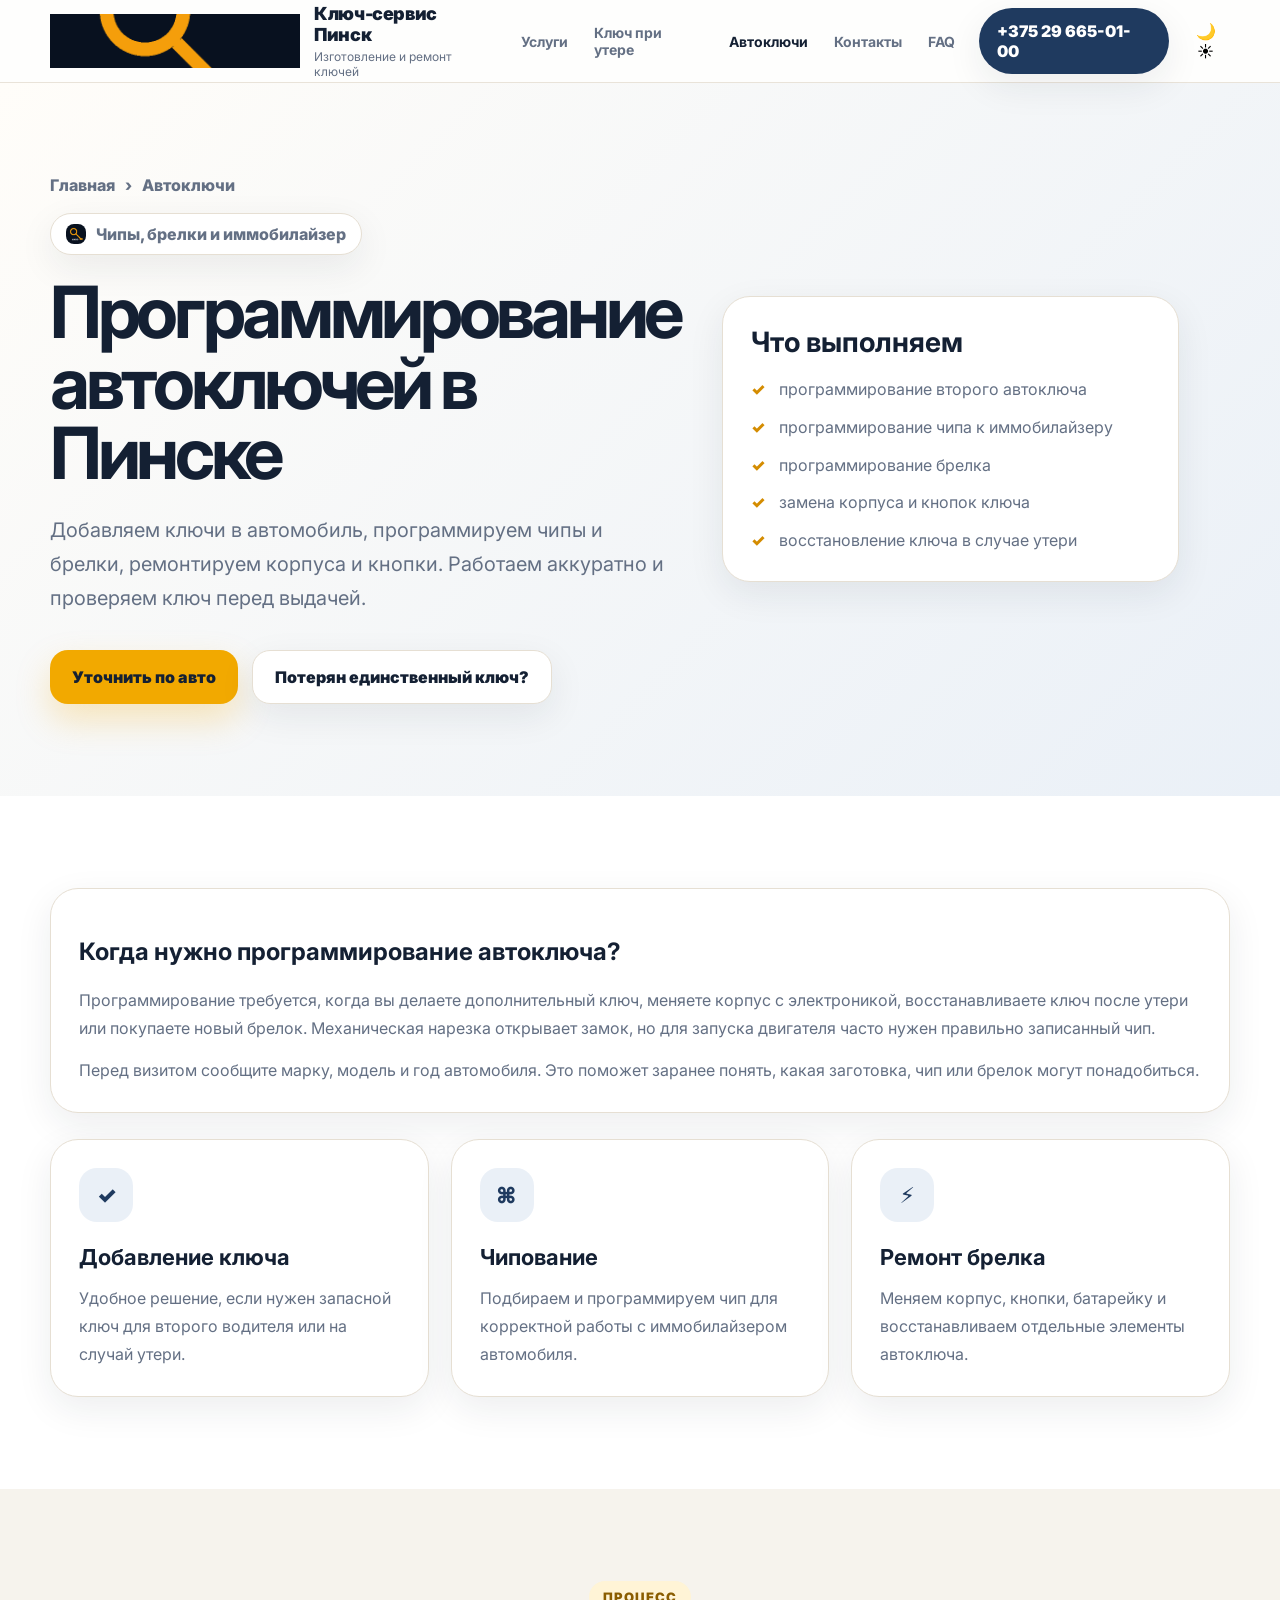
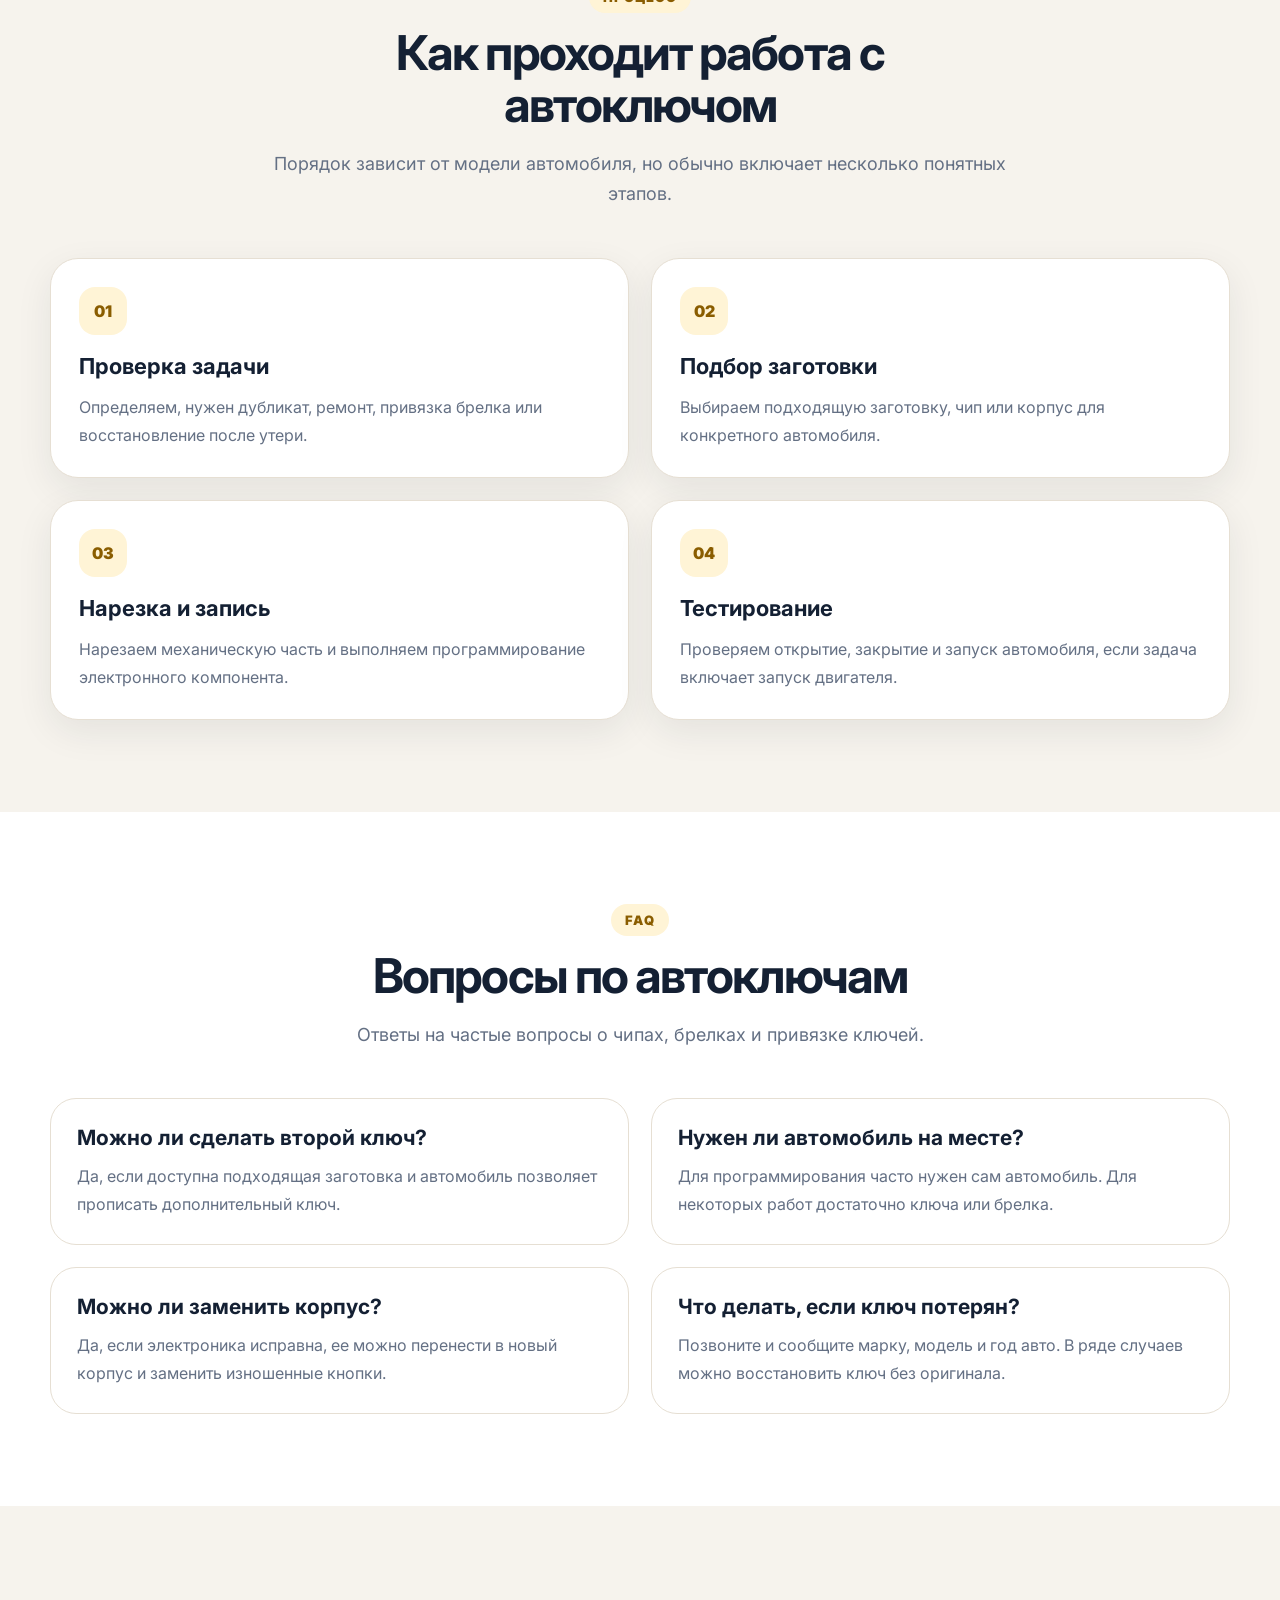
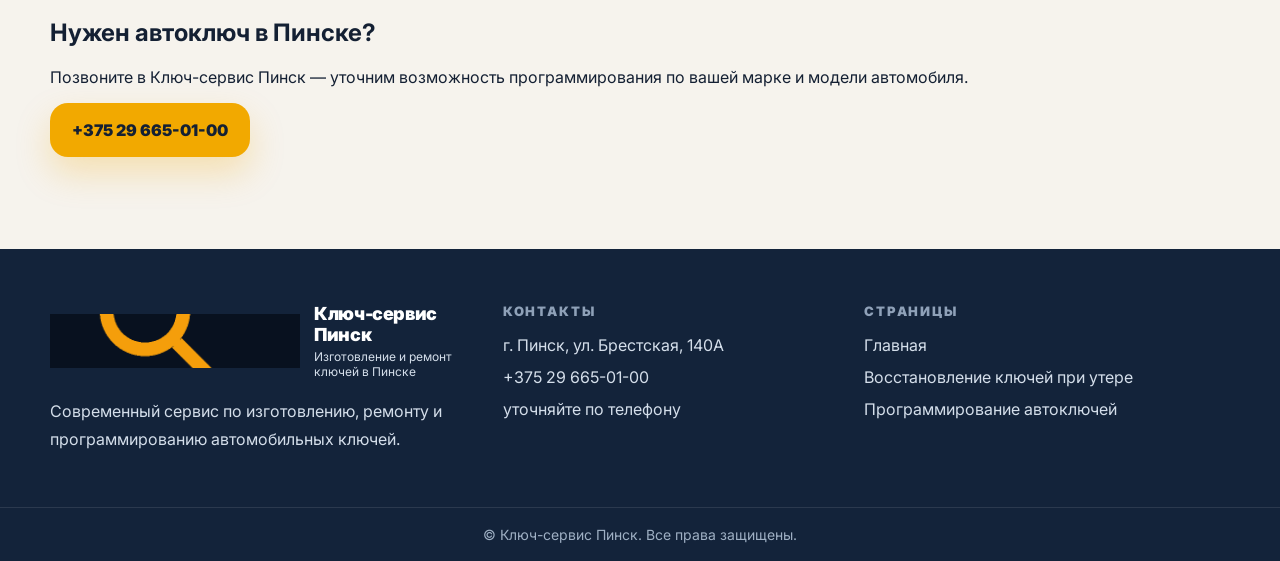
==== car-key-programming.html @ 669be121 "add" ====
<!DOCTYPE html>
<html lang="ru" data-theme="dark">
<head>
  <meta charset="UTF-8" />
  <meta name="viewport" content="width=device-width, initial-scale=1.0" />
  <link rel="icon" href="favicon/key-service-favicon-logo.png" sizes="any">
  <link rel="icon" type="image/png" sizes="32x32" href="favicon-32x32.png?v=2">
  <link rel="icon" type="image/png" sizes="16x16" href="favicon-16x16.png?v=2">
  <link rel="apple-touch-icon" sizes="180x180" href="apple-touch-icon.png?v=2">
  <link rel="manifest" href="site.webmanifest">
  <title>Программирование автоключей в Пинске | Чипы и брелки — Ключ-сервис Пинск</title>
  <meta name="description" content="Программирование автоключей, чипов и брелков в Пинске. Добавление ключа в автомобиль, привязка иммобилайзера, замена корпуса и ремонт кнопок. Ключ-сервис Пинск, режим работы уточняйте по телефону." />
  <meta name="keywords" content="программирование автоключей Пинск, чип ключ Пинск, привязка ключа авто, ремонт брелка авто, добавить ключ в автомобиль, Ключ-сервис Пинск" />
  <meta name="robots" content="index, follow, max-image-preview:large" />
  <meta name="theme-color" content="#08111f" />
  <meta property="og:locale" content="ru_RU" />
  <meta property="og:type" content="article" />
  <meta property="og:title" content="Программирование автоключей в Пинске | Ключ-сервис Пинск" />
  <meta property="og:description" content="Добавление и привязка автомобильных ключей, чипов и брелков. Ремонт корпусов и кнопок автоключей в Пинске." />
  <meta property="og:site_name" content="Ключ-сервис Пинск" />
  <meta name="twitter:card" content="summary_large_image" />
  <meta name="twitter:title" content="Программирование автоключей в Пинске" />
  <meta name="twitter:description" content="Привязка автоключей, чипов и брелков. Ремонт корпусов и кнопок. Ключ-сервис Пинск." />
  <link rel="canonical" href="https://key-service-pinsk.by/car-key-programming.html" />
  <link rel="preconnect" href="https://fonts.googleapis.com" />
  <link rel="preconnect" href="https://fonts.gstatic.com" crossorigin />
  <link href="https://fonts.googleapis.com/css2?family=Inter:wght@400;500;600;700;800;900&display=swap" rel="stylesheet" />
  <link rel="stylesheet" href="styles.css" />
  <script type="application/ld+json">
    {
      "@context": "https://schema.org",
      "@graph": [
        {
          "@type": "Service",
          "@id": "https://key-service-pinsk.by/car-key-programming.html#service",
          "name": "Программирование автоключей в Пинске",
          "serviceType": "Программирование автомобильных ключей, чипов и брелков",
          "areaServed": "Пинск",
          "provider": {
            "@type": "AutoLocksmith",
            "name": "Ключ-сервис Пинск",
            "telephone": "+375296650100",
            "address": {
              "@type": "PostalAddress",
              "addressLocality": "Пинск",
              "streetAddress": "ул. Брестская, 140А",
              "addressCountry": "BY"
            }
          },
          "description": "Добавление, программирование и привязка автомобильных ключей, чипов и брелков."
        },
        {
          "@type": "FAQPage",
          "@id": "https://key-service-pinsk.by/car-key-programming.html#faq",
          "mainEntity": [
            {
              "@type": "Question",
              "name": "Можно ли добавить второй ключ в автомобиль?",
              "acceptedAnswer": {
                "@type": "Answer",
                "text": "Да, если система автомобиля позволяет добавить ключ, мастер выполнит нарезку, чипование и программирование."
              }
            },
            {
              "@type": "Question",
              "name": "Можно ли отремонтировать брелок автоключа?",
              "acceptedAnswer": {
                "@type": "Answer",
                "text": "Да, выполняется замена корпуса, кнопок, батарейки и восстановление отдельных элементов брелка в зависимости от состояния ключа."
              }
            }
          ]
        }
      ]
    }
  </script>
</head>
<body data-theme="dark">
  <header class="header" id="top">
    <div class="container header__inner">
      <a href="index.html" class="logo" aria-label="Ключ-сервис Пинск"><span class="logo__icon"><img src="favicon/logo.png" alt="Логотип Ключ-сервис Пинск" width="56" height="56"></span><span class="logo__text"><strong>Ключ-сервис Пинск</strong><small>Изготовление и ремонт ключей</small></span></a>
      <nav class="nav" id="nav"><a href="index.html#services">Услуги</a><a href="lost-key-recovery.html">Ключ при утере</a><a href="car-key-programming.html" aria-current="page">Автоключи</a><a href="index.html#contacts">Контакты</a><a href="index.html#faq">FAQ</a></nav>
      <div class="header__actions"><a class="phone-link" href="tel:+375296650100">+375 29 665-01-00</a><button class="theme-toggle" id="themeToggle" type="button" aria-label="Переключить тему" aria-pressed="false" title="Переключить тему"><span class="theme-toggle__icon theme-toggle__icon--moon" aria-hidden="true">🌙</span><span class="theme-toggle__icon theme-toggle__icon--sun" aria-hidden="true">☀️</span></button><button class="burger" id="burger" aria-label="Открыть меню" aria-expanded="false"><span></span><span></span><span></span></button></div>
    </div>
    <div class="mobile-menu" id="mobileMenu"><div class="container mobile-menu__inner"><a href="index.html#services">Услуги</a><a href="lost-key-recovery.html">Ключ при утере</a><a href="car-key-programming.html">Автоключи</a><a href="index.html#contacts">Контакты</a><a href="tel:+375296650100" class="mobile-menu__phone">+375 29 665-01-00</a></div></div>
  </header>

  <main>
    <section class="page-hero section">
      <div class="hero__shape hero__shape--left"></div><div class="hero__shape hero__shape--right"></div>
      <div class="container page-hero__grid">
        <div class="reveal">
          <div class="breadcrumbs"><a href="index.html">Главная</a><span>›</span><span>Автоключи</span></div>
          <div class="hero__badge"><img src="favicon/logo.png" alt="Логотип Ключ-сервис Пинск" width="20" height="20"><span>Чипы, брелки и иммобилайзер</span></div>
          <h1>Программирование автоключей в Пинске</h1>
          <p class="hero__text">Добавляем ключи в автомобиль, программируем чипы и брелки, ремонтируем корпуса и кнопки. Работаем аккуратно и проверяем ключ перед выдачей.</p>
          <div class="hero__buttons"><a class="btn btn--accent" href="tel:+375296650100">Уточнить по авто</a><a class="btn btn--light" href="lost-key-recovery.html">Потерян единственный ключ?</a></div>
        </div>
        <aside class="service-summary reveal reveal-delay-1">
          <h2>Что выполняем</h2>
            <ul>
              <li>программирование второго автоключа</li>
              <li>программирование чипа к иммобилайзеру</li>
              <li>программирование брелка</li>
              <li>замена корпуса и кнопок ключа</li>
              <li>восстановление ключа в случае утери</li>
            </ul>
          </aside>
      </div>
    </section>

    <section class="section section--white">
      <div class="container page-content">
        <article class="content-card reveal"><h2>Когда нужно программирование автоключа?</h2><p>Программирование требуется, когда вы делаете дополнительный ключ, меняете корпус с электроникой, восстанавливаете ключ после утери или покупаете новый брелок. Механическая нарезка открывает замок, но для запуска двигателя часто нужен правильно записанный чип.</p><p>Перед визитом сообщите марку, модель и год автомобиля. Это поможет заранее понять, какая заготовка, чип или брелок могут понадобиться.</p></article>
        <div class="cards-grid">
          <article class="feature-card reveal"><div class="feature-card__icon">✓</div><h3>Добавление ключа</h3><p>Удобное решение, если нужен запасной ключ для второго водителя или на случай утери.</p></article>
          <article class="feature-card reveal"><div class="feature-card__icon">⌘</div><h3>Чипование</h3><p>Подбираем и программируем чип для корректной работы с иммобилайзером автомобиля.</p></article>
          <article class="feature-card reveal"><div class="feature-card__icon">⚡</div><h3>Ремонт брелка</h3><p>Меняем корпус, кнопки, батарейку и восстанавливаем отдельные элементы автоключа.</p></article>
        </div>
      </div>
    </section>

    <section class="section">
      <div class="container">
        <div class="section-heading reveal"><div class="section-badge">Процесс</div><h2>Как проходит работа с автоключом</h2><p>Порядок зависит от модели автомобиля, но обычно включает несколько понятных этапов.</p></div>
        <div class="steps-grid"><div class="step-card reveal"><span>01</span><h3>Проверка задачи</h3><p>Определяем, нужен дубликат, ремонт, привязка брелка или восстановление после утери.</p></div><div class="step-card reveal"><span>02</span><h3>Подбор заготовки</h3><p>Выбираем подходящую заготовку, чип или корпус для конкретного автомобиля.</p></div><div class="step-card reveal"><span>03</span><h3>Нарезка и запись</h3><p>Нарезаем механическую часть и выполняем программирование электронного компонента.</p></div><div class="step-card reveal"><span>04</span><h3>Тестирование</h3><p>Проверяем открытие, закрытие и запуск автомобиля, если задача включает запуск двигателя.</p></div></div>
      </div>
    </section>

    <section class="section section--white">
      <div class="container">
        <div class="section-heading reveal"><div class="section-badge">FAQ</div><h2>Вопросы по автоключам</h2><p>Ответы на частые вопросы о чипах, брелках и привязке ключей.</p></div>
        <div class="faq-grid"><article class="faq-card reveal"><h3>Можно ли сделать второй ключ?</h3><p>Да, если доступна подходящая заготовка и автомобиль позволяет прописать дополнительный ключ.</p></article><article class="faq-card reveal"><h3>Нужен ли автомобиль на месте?</h3><p>Для программирования часто нужен сам автомобиль. Для некоторых работ достаточно ключа или брелка.</p></article><article class="faq-card reveal"><h3>Можно ли заменить корпус?</h3><p>Да, если электроника исправна, ее можно перенести в новый корпус и заменить изношенные кнопки.</p></article><article class="faq-card reveal"><h3>Что делать, если ключ потерян?</h3><p>Позвоните и сообщите марку, модель и год авто. В ряде случаев можно восстановить ключ без оригинала.</p></article></div>
      </div>
    </section>

    <section class="section"><div class="container cta-card reveal"><h2>Нужен автоключ в Пинске?</h2><p>Позвоните в Ключ-сервис Пинск — уточним возможность программирования по вашей марке и модели автомобиля.</p><a class="btn btn--accent" href="tel:+375296650100">+375 29 665-01-00</a></div></section>
  </main>

  <footer class="footer"><div class="container footer__grid"><div><div class="logo logo--footer"><span class="logo__icon"><img src="favicon/logo.png" alt="Логотип Ключ-сервис Пинск" width="56" height="56"></span><span class="logo__text"><strong>Ключ-сервис Пинск</strong><small>Изготовление и ремонт ключей в Пинске</small></span></div><p class="footer__text">Современный сервис по изготовлению, ремонту и программированию автомобильных ключей.</p></div><div><p class="footer__title">Контакты</p><div class="footer__links"><span>г. Пинск, ул. Брестская, 140А</span><a href="tel:+375296650100">+375 29 665-01-00</a><span>уточняйте по телефону</span></div></div><div><p class="footer__title">Страницы</p><div class="footer__links"><a href="index.html">Главная</a><a href="lost-key-recovery.html">Восстановление ключей при утере</a><a href="car-key-programming.html">Программирование автоключей</a></div></div></div><div class="footer__bottom">© Ключ-сервис Пинск. Все права защищены.</div></footer>
  <script src="script.js"></script>

  <a class="mobile-call-sticky" href="tel:+375296650100" aria-label="Позвонить +375 29 665-01-00">
    <span class="mobile-call-sticky__icon" aria-hidden="true">☎</span>
    <span>Позвонить</span>
    <strong>+375 29 665-01-00</strong>
  </a>

</body>
</html>
---- styles.css ----
:root {
  --bg: #f6f3ed;
  --surface: #ffffff;
  --surface-soft: #fbfaf7;
  --ink: #142033;
  --muted: #647084;
  --line: #e6dfd3;
  --accent: #f2a900;
  --accent-dark: #d48c00;
  --blue: #1f3a5f;
  --blue-soft: #eaf0f7;
  --shadow: 0 22px 60px rgba(20,32,51,.10);
  --shadow-soft: 0 12px 36px rgba(20,32,51,.08);
  --radius: 28px;
  --container: 1180px;
}
* { box-sizing: border-box; }
html { scroll-behavior: smooth; }
body { margin: 0; font-family: Inter, system-ui, -apple-system, BlinkMacSystemFont, "Segoe UI", sans-serif; background: var(--bg); color: var(--ink); }
a { color: inherit; text-decoration: none; }
img, svg, iframe { display: block; max-width: 100%; }
button { font: inherit; border: 0; background: none; cursor: pointer; }
.container { width: min(var(--container), calc(100% - 36px)); margin: 0 auto; }
.header { position: sticky; top: 0; z-index: 100; background: rgba(255,255,255,.88); backdrop-filter: blur(18px); border-bottom: 1px solid rgba(230,223,211,.85); }
.header__inner { min-height: 82px; display: flex; align-items: center; justify-content: space-between; gap: 24px; }
.logo { display: inline-flex; align-items: center; gap: 14px; min-width: 0; }
.logo__icon { width: 250px; height: 54px; overflow: hidden; flex: 0 0 auto; }
.logo__icon img { width: 100%; height: 100%; object-fit: cover; }
.logo__text { display: flex; flex-direction: column; gap: 4px; }
.logo__text strong { font-size: 18px; font-weight: 900; letter-spacing: -.02em; }
.logo__text small { color: var(--muted); font-size: 12px; }
.nav { display: flex; align-items: center; gap: 26px; }
.nav a { color: var(--muted); font-weight: 700; font-size: 14px; }
.nav a:hover, .nav a[aria-current="page"] { color: var(--ink); }
.header__actions { display: flex; align-items: center; gap: 12px; }
.phone-link { display: inline-flex; align-items: center; gap: 10px; padding: 13px 18px; border-radius: 999px; background: var(--blue); color: #fff; font-weight: 900; box-shadow: var(--shadow-soft); }
.phone-link svg { width: 16px; height: 16px; fill: var(--accent); }
.burger { display: none; width: 48px; height: 48px; align-items: center; justify-content: center; flex-direction: column; gap: 5px; border: 1px solid var(--line); border-radius: 16px; background: #fff; }
.burger span { width: 21px; height: 2px; border-radius: 10px; background: var(--ink); transition: .22s; }
.burger.is-active span:nth-child(1) { transform: translateY(7px) rotate(45deg); }
.burger.is-active span:nth-child(2) { opacity: 0; }
.burger.is-active span:nth-child(3) { transform: translateY(-7px) rotate(-45deg); }
.mobile-menu { display: none; background: #fff; border-top: 1px solid var(--line); }
.mobile-menu.is-open { display: block; }
.mobile-menu__inner { padding: 16px 0 20px; display: grid; gap: 8px; }
.mobile-menu__inner a { padding: 14px 16px; border-radius: 16px; font-weight: 800; color: var(--ink); }
.mobile-menu__inner a:hover { background: var(--blue-soft); }
.mobile-menu__phone { text-align: center; background: var(--blue); color: #fff !important; }
.section { padding: 92px 0; position: relative; }
.section--white { background: var(--surface); }
.section-heading { max-width: 760px; margin: 0 auto 48px; text-align: center; }
.section-badge { display: inline-flex; align-items: center; margin-bottom: 14px; padding: 8px 14px; border-radius: 999px; background: #fff4d6; color: #8a5d00; font-size: 13px; font-weight: 900; text-transform: uppercase; letter-spacing: .08em; }
.section-heading h2 { margin: 0; font-size: clamp(32px,4vw,48px); line-height: 1.08; letter-spacing: -.04em; }
.section-heading p { margin: 18px 0 0; color: var(--muted); font-size: 18px; line-height: 1.7; }
.hero { overflow: hidden; padding: 72px 0 84px; background: radial-gradient(circle at 8% 20%, #fff0c7 0 18%, transparent 38%), linear-gradient(135deg, #fffdf9 0%, #f6f3ed 58%, #eaf0f7 100%); }
.hero__grid { display: grid; grid-template-columns: 1.05fr .95fr; gap: 56px; align-items: center; }
.hero__badge { display: inline-flex; align-items: center; gap: 10px; padding: 10px 15px; border-radius: 999px; background: #fff; border: 1px solid var(--line); box-shadow: var(--shadow-soft); color: var(--muted); font-weight: 800; }
.hero__badge img { width: 20px; height: 20px; border-radius: 8px; }
.hero h1, .page-hero h1 { margin: 22px 0 0; font-size: clamp(42px,6vw,72px); line-height: .98; letter-spacing: -.06em; }
.hero__text { max-width: 690px; margin: 24px 0 0; color: var(--muted); font-size: 20px; line-height: 1.72; }
.hero__buttons { display: flex; flex-wrap: wrap; gap: 14px; margin-top: 34px; }
.hero__stats { display: flex; flex-wrap: wrap; gap: 10px; margin-top: 30px; }
.hero__stats span { padding: 10px 14px; border-radius: 999px; background: #fff; border: 1px solid var(--line); color: var(--muted); font-size: 14px; font-weight: 800; }
.btn { display: inline-flex; align-items: center; justify-content: center; min-height: 54px; padding: 13px 22px; border-radius: 18px; font-weight: 900; transition: .22s; }
.btn:hover { transform: translateY(-2px); }
.btn--accent { background: var(--accent); color: var(--ink); box-shadow: 0 16px 34px rgba(242,169,0,.25); }
.btn--accent:hover { background: #ffc342; }
.btn--light, .btn--ghost { background: #fff; color: var(--ink); border: 1px solid var(--line); box-shadow: var(--shadow-soft); }
.btn--dark { background: var(--blue); color: #fff; }
.hero-card { position: relative; border-radius: 36px; padding: 18px; background: rgba(255,255,255,.74); border: 1px solid #fff; box-shadow: var(--shadow); }
.hero-card__main { min-height: 410px; border-radius: 28px; padding: 28px; background: linear-gradient(145deg, var(--blue), #11243e); color: #fff; display: flex; flex-direction: column; justify-content: space-between; overflow: hidden; position: relative; }
.hero-card__main::after { content:""; position:absolute; right:-80px; bottom:-90px; width:260px; height:260px; border-radius:50%; background: rgba(242,169,0,.22); }
.hero-card__top { display:flex; justify-content:space-between; gap:18px; align-items:flex-start; position:relative; z-index:1; }
.hero-card__icon { width: 76px; height: 76px; border-radius: 24px; overflow:hidden; background:#fff; }
.hero-card__icon img { width:100%; height:100%; object-fit:cover; }
.hero-card__top span { padding: 10px 14px; border-radius:999px; background:rgba(255,255,255,.12); color:#d7e0eb; font-weight:800; }
.hero-card__label { margin: 0 0 12px; color: var(--accent); font-size: 12px; letter-spacing: .18em; text-transform: uppercase; font-weight: 900; }
.hero-card__main h2 { margin: 0; font-size: clamp(30px,4vw,44px); line-height: 1.08; letter-spacing:-.04em; }
.hero-card__desc { max-width: 430px; margin: 16px 0 0; color:#c9d5e2; line-height:1.7; }
.hero-card__side { display:grid; grid-template-columns:1fr 1fr; gap:14px; margin-top:14px; }
.mini-card { padding:22px; border-radius:24px; background:#fff; border:1px solid var(--line); }
.mini-card p, .mini-card span { margin:0; color:var(--muted); line-height:1.55; }
.mini-card strong { display:block; margin:10px 0; font-size:34px; line-height:1; }
.mini-card--accent { background:#fff4d6; border-color:#ffe2a1; }
.cards-grid { display:grid; grid-template-columns:repeat(3,minmax(0,1fr)); gap:22px; }
.cards-grid--services { grid-template-columns:repeat(4,minmax(0,1fr)); }
.card, .feature-card, .review-card, .content-card, .step-card, .service-summary { background: var(--surface); border: 1px solid var(--line); border-radius: var(--radius); padding: 28px; box-shadow: var(--shadow-soft); transition: .25s; }
.card:hover, .feature-card:hover, .review-card:hover, .step-card:hover { transform: translateY(-5px); box-shadow: var(--shadow); }
.card__icon, .feature-card__icon { width: 54px; height: 54px; display:grid; place-items:center; border-radius:18px; background: var(--blue-soft); color: var(--blue); font-size:22px; font-weight:900; }
.card__icon svg { width:26px; height:26px; fill:currentColor; }
.card h3, .feature-card h3, .review-card strong { margin:22px 0 0; font-size:22px; line-height:1.2; }
.card p, .feature-card p, .review-card p, .content-card p, .step-card p { margin:14px 0 0; color:var(--muted); line-height:1.75; }
.card__link { display:inline-flex; margin-top:16px; color:var(--accent-dark); font-weight:900; }
.image-strip { display:grid; grid-template-columns: 1.2fr .8fr; gap:22px; margin-top:28px; }
.image-placeholder { min-height:260px; border-radius:32px; border:2px dashed #d5cabc; background: linear-gradient(135deg,#fff,#f0ede7); display:grid; place-items:center; color:var(--muted); font-weight:900; text-align:center; padding:24px; }
.contacts-grid { display:grid; grid-template-columns:.9fr 1.1fr; gap:24px; }
.contacts-card { background: var(--blue); color:#fff; border-radius:32px; padding:34px; box-shadow:var(--shadow); }
.contacts-card h3 { margin:0 0 26px; font-size:32px; }
.contact-item + .contact-item { margin-top:20px; }
.contact-item strong { display:block; margin-bottom:8px; color:#fff; }
.contact-item span, .contact-item a { color:#d4deea; line-height:1.65; }
.contacts-card__actions { display:flex; flex-wrap:wrap; gap:12px; margin-top:30px; }
.contacts-card .btn--ghost { background:rgba(255,255,255,.08); color:#fff; border-color:rgba(255,255,255,.16); }
.map-card { min-height:430px; overflow:hidden; border-radius:32px; border:1px solid var(--line); box-shadow:var(--shadow-soft); background:#fff; }
.map-card iframe { width:100%; height:100%; min-height:430px; border:0; }
.faq-grid, .steps-grid { display:grid; grid-template-columns: repeat(2,minmax(0,1fr)); gap:22px; }
.faq-card { background:#fff; border:1px solid var(--line); border-radius:26px; padding:26px; }
.faq-card h3 { margin:0; font-size:21px; }
.faq-card p { margin:12px 0 0; color:var(--muted); line-height:1.75; }
.seo-text { max-width:980px; margin:0 auto; padding:32px; border-radius:30px; background:#fff; border:1px solid var(--line); box-shadow:var(--shadow-soft); }
.seo-text p { margin:0; color:var(--muted); line-height:1.85; font-size:17px; }
.seo-text p + p { margin-top:16px; }
.page-hero { background: linear-gradient(135deg,#fffdf9,#eaf0f7); overflow:hidden; }
.page-hero__grid { display:grid; grid-template-columns: 1.1fr .9fr; gap:42px; align-items:center; }
.breadcrumbs { display:flex; flex-wrap:wrap; gap:10px; color:var(--muted); font-weight:800; margin-bottom:18px; }
.service-summary h2 { margin:0 0 18px; font-size:28px; }
.service-summary ul { margin:0; padding:0; list-style:none; display:grid; gap:12px; }
.service-summary li { padding-left:28px; position:relative; color:var(--muted); line-height:1.6; }
.service-summary li::before { content:"✓"; position:absolute; left:0; top:0; color:var(--accent-dark); font-weight:900; }
.page-content { display:grid; gap:26px; }
.step-card span { display:inline-flex; width:48px; height:48px; align-items:center; justify-content:center; border-radius:16px; background:#fff4d6; color:#8a5d00; font-weight:900; }
.step-card h3 { margin:18px 0 0; font-size:22px; }
.footer { background: #13233a; color:#d4deea; }
.footer__grid { display:grid; grid-template-columns:1.15fr .9fr 1fr; gap:32px; padding:54px 0; }
.footer .logo__text strong { color:#fff; }
.footer .logo__text small, .footer__text, .footer__links span, .footer__links a { color:#d4deea; }
.footer__text { margin:18px 0 0; line-height:1.75; max-width:410px; }
.footer__title { margin:0 0 16px; color:#8fa1b8; font-size:13px; font-weight:900; text-transform:uppercase; letter-spacing:.14em; }
.footer__links { display:grid; gap:12px; }
.footer__links a:hover { color:#fff; }
.footer__bottom { padding:18px; border-top:1px solid rgba(255,255,255,.10); text-align:center; color:#9fb0c4; font-size:14px; }
.reveal { opacity:0; transform:translateY(20px); transition: .6s ease; }
.reveal.is-visible { opacity:1; transform:none; }
.reveal-delay-1 { transition-delay:.1s; }
.mobile-call-sticky { display:none; }
@media (max-width: 1080px) { .nav { display:none; } .burger { display:flex; } .cards-grid--services, .cards-grid { grid-template-columns:repeat(2,minmax(0,1fr)); } .hero__grid, .page-hero__grid, .contacts-grid { grid-template-columns:1fr; } }
@media (max-width: 720px) {
  .container { width:min(100% - 28px, var(--container)); }
  body { padding-bottom:86px; }
  .section { padding:64px 0; }
  .header__inner { min-height:76px; }
  .logo__icon { width:48px; height:48px; border-radius:16px; }
  .logo__text strong { font-size:16px; }
  .logo__text small { max-width:150px; white-space:nowrap; overflow:hidden; text-overflow:ellipsis; }
  .phone-link { display:none; }
  .hero { padding:48px 0 64px; }
  .hero h1, .page-hero h1 { font-size:44px; }
  .hero__text { font-size:18px; }
  .hero-card__side, .cards-grid--services, .cards-grid, .faq-grid, .steps-grid, .image-strip, .footer__grid { grid-template-columns:1fr; }
  .hero-card { padding:12px; border-radius:28px; }
  .hero-card__main { min-height:330px; padding:22px; border-radius:22px; }
  .contacts-card, .card, .feature-card, .review-card, .content-card, .step-card, .service-summary { padding:24px; border-radius:24px; }
  .map-card, .map-card iframe { min-height:340px; }
  .mobile-call-sticky { position:fixed; left:14px; right:14px; bottom:14px; z-index:150; min-height:62px; display:flex; align-items:center; justify-content:center; gap:10px; padding:12px 16px; border-radius:22px; background:var(--accent); color:var(--ink); box-shadow:0 16px 40px rgba(20,32,51,.25); font-weight:900; }
  .mobile-call-sticky__icon { width:34px; height:34px; display:grid; place-items:center; border-radius:12px; background:rgba(255,255,255,.55); }
  .mobile-call-sticky strong { font-size:14px; }
}
@media (max-width: 420px) { .hero h1, .page-hero h1 { font-size:38px; } .hero__buttons .btn { width:100%; } .mobile-call-sticky { flex-wrap:wrap; row-gap:2px; } }

/* Social buttons in hero card */
.hero-socials {
  align-content: stretch;
}
.social-button {
  min-height: 128px;
  padding: 24px;
  border-radius: 28px;
  display: flex;
  align-items: center;
  gap: 16px;
  color: #fff;
  box-shadow: var(--shadow-sm);
  transition: transform .25s ease, box-shadow .25s ease, filter .25s ease;
}
.social-button:hover {
  transform: translateY(-4px);
  box-shadow: var(--shadow-md);
  filter: saturate(1.08);
}
.social-button--instagram {
  background: linear-gradient(135deg, #833ab4 0%, #fd1d1d 52%, #fcb045 100%);
}
.social-button--tiktok {
  background: linear-gradient(135deg, #010101 0%, #111827 52%, #25f4ee 140%);
}
.social-button__icon {
  width: 54px;
  height: 54px;
  flex: 0 0 auto;
  border-radius: 18px;
  display: grid;
  place-items: center;
  background: rgba(255,255,255,.18);
  font-size: 34px;
  font-weight: 900;
  line-height: 1;
}
.social-button span:last-child {
  display: flex;
  flex-direction: column;
  gap: 6px;
  min-width: 0;
}
.social-button strong {
  font-size: 24px;
  line-height: 1;
}
.social-button small {
  color: rgba(255,255,255,.82);
  font-size: 15px;
  font-weight: 700;
}
@media (max-width: 720px) {
  .social-button {
    min-height: 92px;
    padding: 20px;
  }
  .social-button strong {
    font-size: 22px;
  }
}
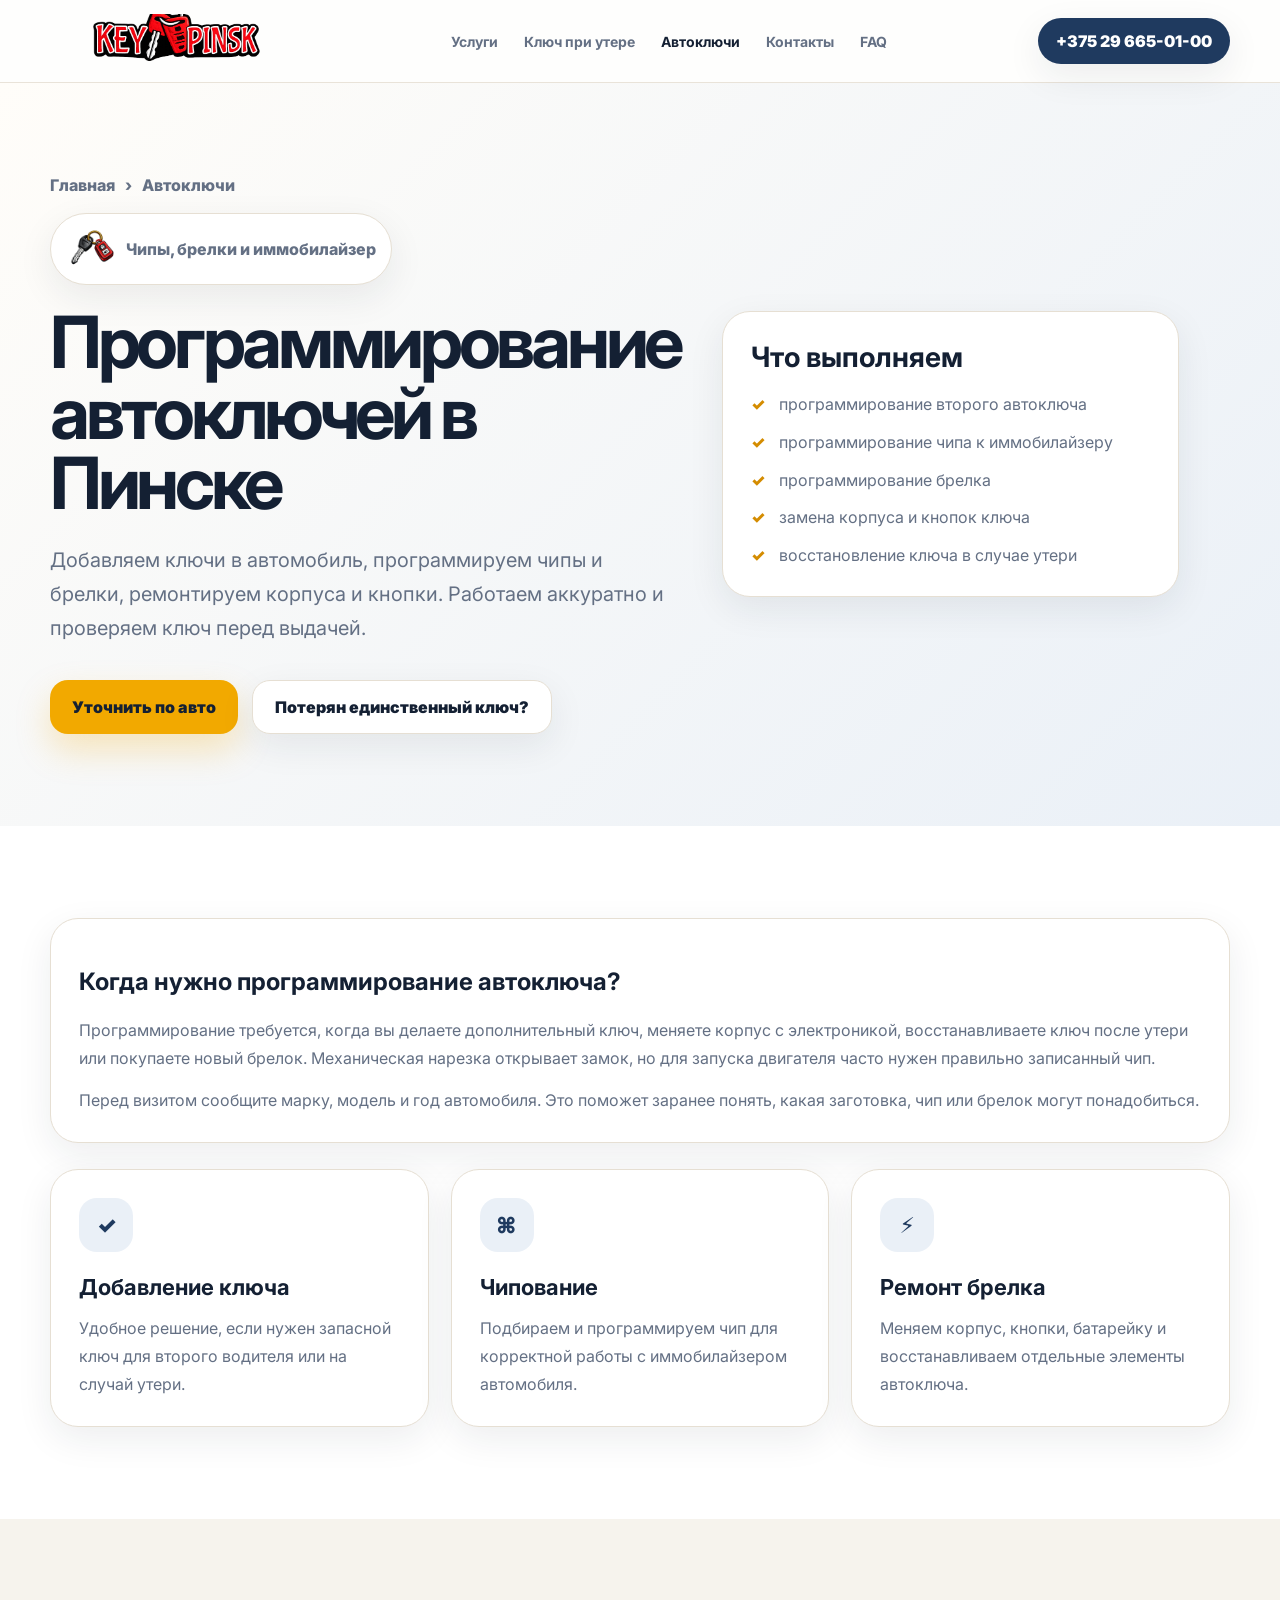
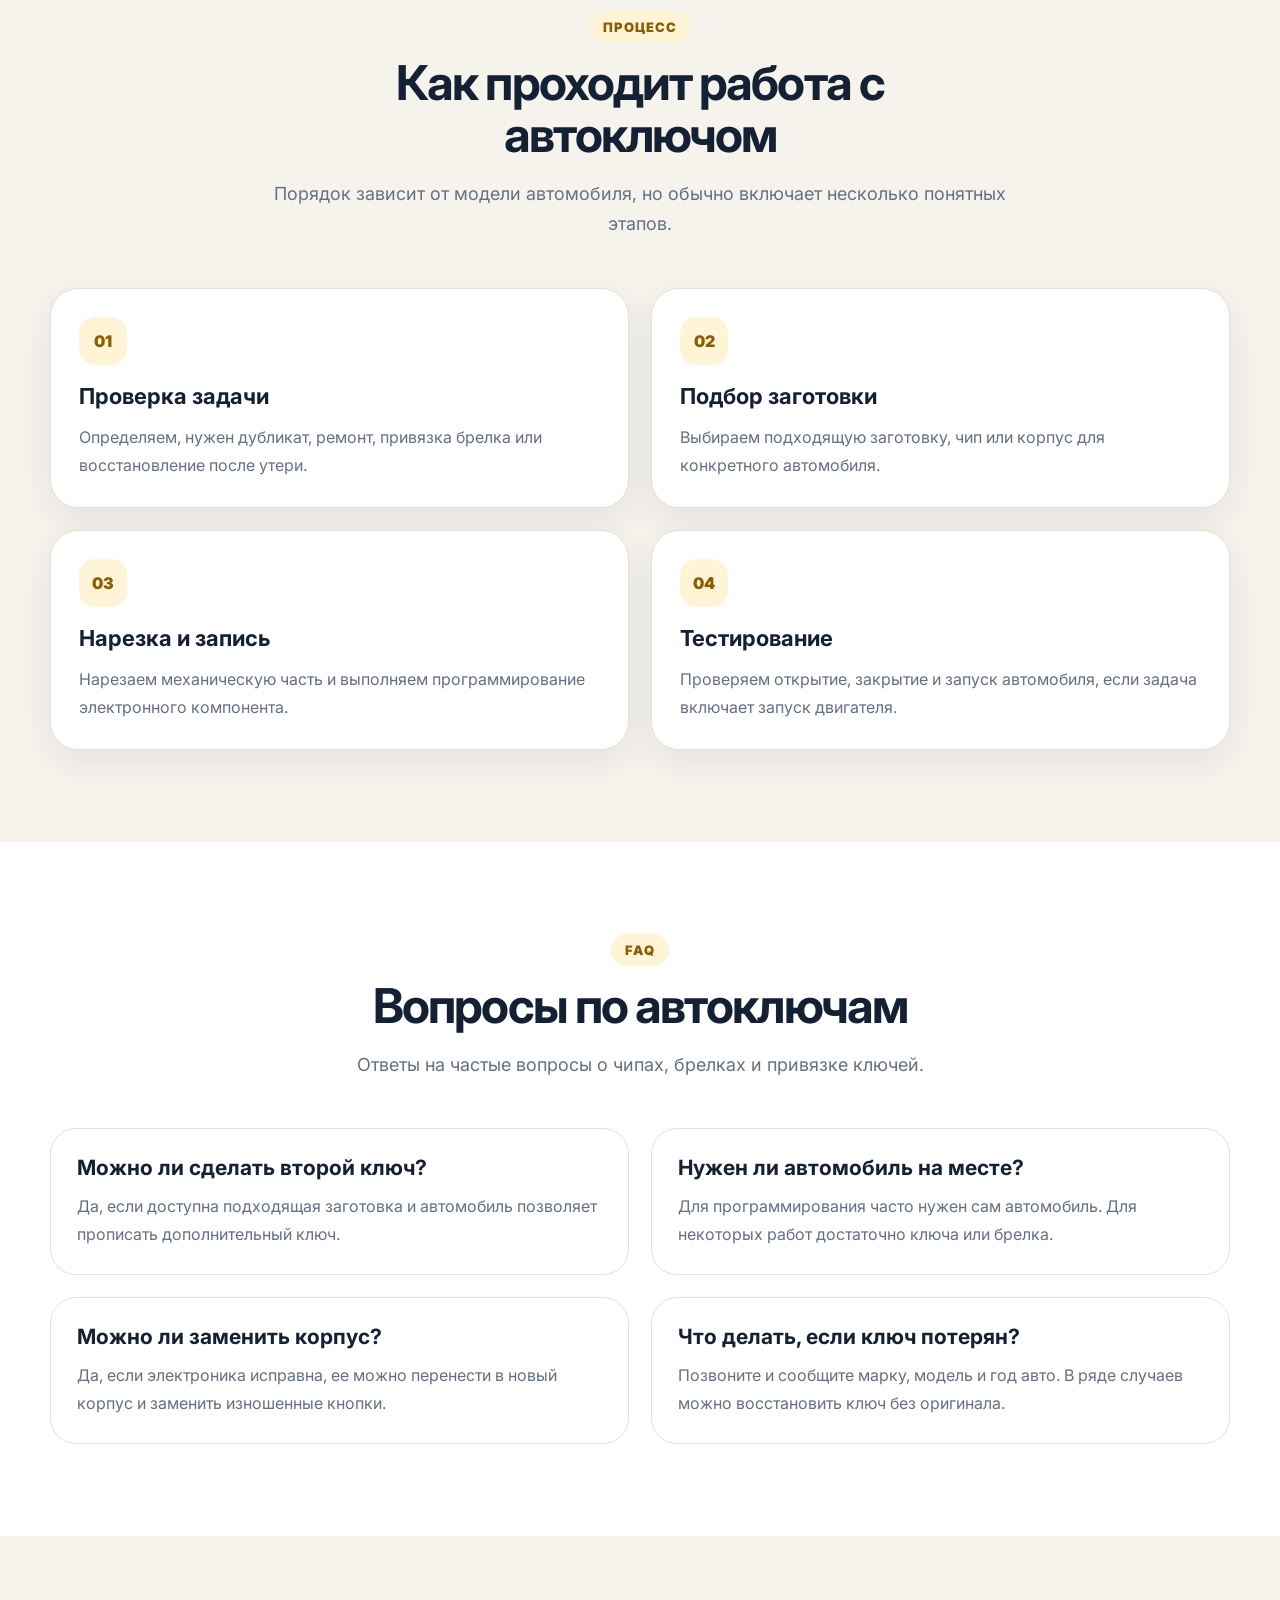
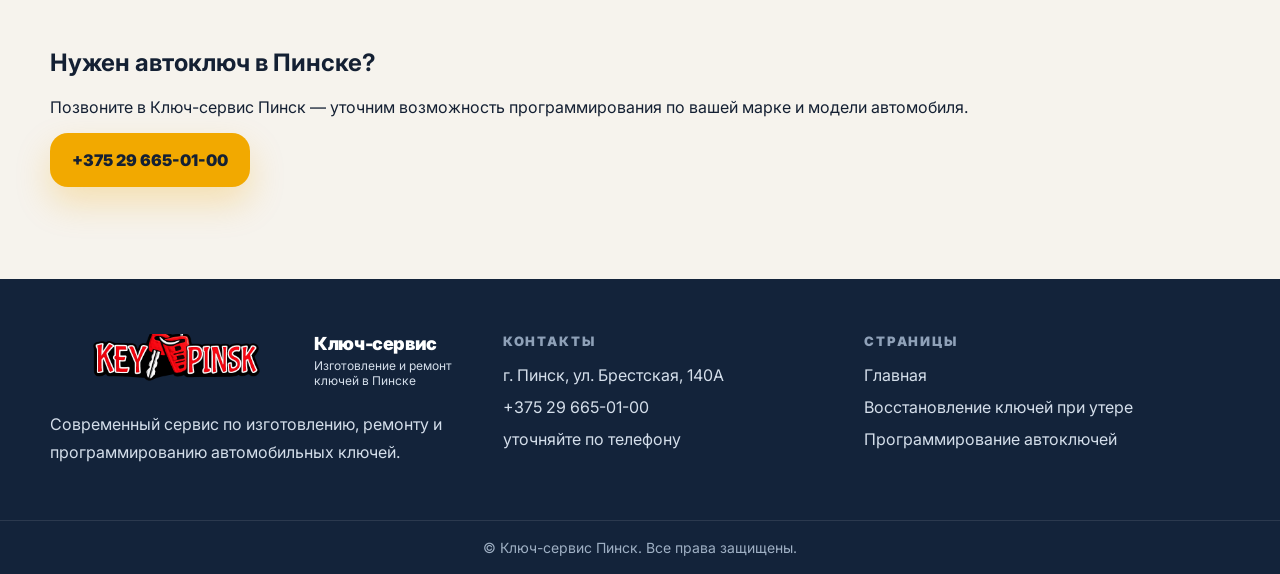
==== commit e1304a11: "update" ====
--- a/car-key-programming.html
+++ b/car-key-programming.html
@@ -78,9 +78,14 @@
 <body data-theme="dark">
   <header class="header" id="top">
     <div class="container header__inner">
-      <a href="index.html" class="logo" aria-label="Ключ-сервис Пинск"><span class="logo__icon"><img src="favicon/logo.png" alt="Логотип Ключ-сервис Пинск" width="56" height="56"></span><span class="logo__text"><strong>Ключ-сервис Пинск</strong><small>Изготовление и ремонт ключей</small></span></a>
+      <a href="index.html" class="logo" aria-label="Ключ-сервис Пинск">
+         <span class="logo__icon">
+          <img src="assets/logo.png" alt="Логотип Ключ-сервис Пинск" width="56" height="56">
+        </span>
+      </a>
       <nav class="nav" id="nav"><a href="index.html#services">Услуги</a><a href="lost-key-recovery.html">Ключ при утере</a><a href="car-key-programming.html" aria-current="page">Автоключи</a><a href="index.html#contacts">Контакты</a><a href="index.html#faq">FAQ</a></nav>
-      <div class="header__actions"><a class="phone-link" href="tel:+375296650100">+375 29 665-01-00</a><button class="theme-toggle" id="themeToggle" type="button" aria-label="Переключить тему" aria-pressed="false" title="Переключить тему"><span class="theme-toggle__icon theme-toggle__icon--moon" aria-hidden="true">🌙</span><span class="theme-toggle__icon theme-toggle__icon--sun" aria-hidden="true">☀️</span></button><button class="burger" id="burger" aria-label="Открыть меню" aria-expanded="false"><span></span><span></span><span></span></button></div>
+      <div class="header__actions"><a class="phone-link" href="tel:+375296650100">+375 29 665-01-00</a>
+        <button class="burger" id="burger" aria-label="Открыть меню" aria-expanded="false"><span></span><span></span><span></span></button></div>
     </div>
     <div class="mobile-menu" id="mobileMenu"><div class="container mobile-menu__inner"><a href="index.html#services">Услуги</a><a href="lost-key-recovery.html">Ключ при утере</a><a href="car-key-programming.html">Автоключи</a><a href="index.html#contacts">Контакты</a><a href="tel:+375296650100" class="mobile-menu__phone">+375 29 665-01-00</a></div></div>
   </header>
@@ -91,7 +96,10 @@
       <div class="container page-hero__grid">
         <div class="reveal">
           <div class="breadcrumbs"><a href="index.html">Главная</a><span>›</span><span>Автоключи</span></div>
-          <div class="hero__badge"><img src="favicon/logo.png" alt="Логотип Ключ-сервис Пинск" width="20" height="20"><span>Чипы, брелки и иммобилайзер</span></div>
+          <div class="hero__badge">
+            <img src="assets/logo-2.png" alt="Логотип Ключ-сервис Пинск" width="50" height="50">
+            <span>Чипы, брелки и иммобилайзер</span>
+          </div>
           <h1>Программирование автоключей в Пинске</h1>
           <p class="hero__text">Добавляем ключи в автомобиль, программируем чипы и брелки, ремонтируем корпуса и кнопки. Работаем аккуратно и проверяем ключ перед выдачей.</p>
           <div class="hero__buttons"><a class="btn btn--accent" href="tel:+375296650100">Уточнить по авто</a><a class="btn btn--light" href="lost-key-recovery.html">Потерян единственный ключ?</a></div>
@@ -137,7 +145,23 @@
     <section class="section"><div class="container cta-card reveal"><h2>Нужен автоключ в Пинске?</h2><p>Позвоните в Ключ-сервис Пинск — уточним возможность программирования по вашей марке и модели автомобиля.</p><a class="btn btn--accent" href="tel:+375296650100">+375 29 665-01-00</a></div></section>
   </main>
 
-  <footer class="footer"><div class="container footer__grid"><div><div class="logo logo--footer"><span class="logo__icon"><img src="favicon/logo.png" alt="Логотип Ключ-сервис Пинск" width="56" height="56"></span><span class="logo__text"><strong>Ключ-сервис Пинск</strong><small>Изготовление и ремонт ключей в Пинске</small></span></div><p class="footer__text">Современный сервис по изготовлению, ремонту и программированию автомобильных ключей.</p></div><div><p class="footer__title">Контакты</p><div class="footer__links"><span>г. Пинск, ул. Брестская, 140А</span><a href="tel:+375296650100">+375 29 665-01-00</a><span>уточняйте по телефону</span></div></div><div><p class="footer__title">Страницы</p><div class="footer__links"><a href="index.html">Главная</a><a href="lost-key-recovery.html">Восстановление ключей при утере</a><a href="car-key-programming.html">Программирование автоключей</a></div></div></div><div class="footer__bottom">© Ключ-сервис Пинск. Все права защищены.</div></footer>
+  <footer class="footer">
+    <div class="container footer__grid">
+      <div>
+        <div class="logo logo--footer">
+          <span class="logo__icon">
+            <img src="assets/logo.png" alt="Логотип Ключ-сервис Пинск" width="56" height="56">
+          </span>
+          <span class="logo__text">
+            <strong>Ключ-сервис</strong>
+            <small>Изготовление и ремонт ключей в Пинске</small>
+          </span>
+        </div>
+        <p class="footer__text">
+          Современный сервис по изготовлению, ремонту и программированию автомобильных ключей.
+        </p>
+      </div>
+    <div><p class="footer__title">Контакты</p><div class="footer__links"><span>г. Пинск, ул. Брестская, 140А</span><a href="tel:+375296650100">+375 29 665-01-00</a><span>уточняйте по телефону</span></div></div><div><p class="footer__title">Страницы</p><div class="footer__links"><a href="index.html">Главная</a><a href="lost-key-recovery.html">Восстановление ключей при утере</a><a href="car-key-programming.html">Программирование автоключей</a></div></div></div><div class="footer__bottom">© Ключ-сервис Пинск. Все права защищены.</div></footer>
   <script src="script.js"></script>
 
   <a class="mobile-call-sticky" href="tel:+375296650100" aria-label="Позвонить +375 29 665-01-00">
--- a/styles.css
+++ b/styles.css
@@ -55,7 +55,7 @@
 .hero { overflow: hidden; padding: 72px 0 84px; background: radial-gradient(circle at 8% 20%, #fff0c7 0 18%, transparent 38%), linear-gradient(135deg, #fffdf9 0%, #f6f3ed 58%, #eaf0f7 100%); }
 .hero__grid { display: grid; grid-template-columns: 1.05fr .95fr; gap: 56px; align-items: center; }
 .hero__badge { display: inline-flex; align-items: center; gap: 10px; padding: 10px 15px; border-radius: 999px; background: #fff; border: 1px solid var(--line); box-shadow: var(--shadow-soft); color: var(--muted); font-weight: 800; }
-.hero__badge img { width: 20px; height: 20px; border-radius: 8px; }
+.hero__badge img { width: 50px; height: 50px; border-radius: 8px; }
 .hero h1, .page-hero h1 { margin: 22px 0 0; font-size: clamp(42px,6vw,72px); line-height: .98; letter-spacing: -.06em; }
 .hero__text { max-width: 690px; margin: 24px 0 0; color: var(--muted); font-size: 20px; line-height: 1.72; }
 .hero__buttons { display: flex; flex-wrap: wrap; gap: 14px; margin-top: 34px; }
@@ -68,7 +68,7 @@
 .btn--light, .btn--ghost { background: #fff; color: var(--ink); border: 1px solid var(--line); box-shadow: var(--shadow-soft); }
 .btn--dark { background: var(--blue); color: #fff; }
 .hero-card { position: relative; border-radius: 36px; padding: 18px; background: rgba(255,255,255,.74); border: 1px solid #fff; box-shadow: var(--shadow); }
-.hero-card__main { min-height: 410px; border-radius: 28px; padding: 28px; background: linear-gradient(145deg, var(--blue), #11243e); color: #fff; display: flex; flex-direction: column; justify-content: space-between; overflow: hidden; position: relative; }
+.hero-card__main {border-radius: 28px; padding: 28px; color: #fff; display: flex; flex-direction: column; justify-content: space-between; overflow: hidden; position: relative; }
 .hero-card__main::after { content:""; position:absolute; right:-80px; bottom:-90px; width:260px; height:260px; border-radius:50%; background: rgba(242,169,0,.22); }
 .hero-card__top { display:flex; justify-content:space-between; gap:18px; align-items:flex-start; position:relative; z-index:1; }
 .hero-card__icon { width: 76px; height: 76px; border-radius: 24px; overflow:hidden; background:#fff; }
@@ -139,7 +139,7 @@
   body { padding-bottom:86px; }
   .section { padding:64px 0; }
   .header__inner { min-height:76px; }
-  .logo__icon { width:48px; height:48px; border-radius:16px; }
+  .logo__icon { width: 150px; height:48px; border-radius:16px; }
   .logo__text strong { font-size:16px; }
   .logo__text small { max-width:150px; white-space:nowrap; overflow:hidden; text-overflow:ellipsis; }
   .phone-link { display:none; }
@@ -148,7 +148,7 @@
   .hero__text { font-size:18px; }
   .hero-card__side, .cards-grid--services, .cards-grid, .faq-grid, .steps-grid, .image-strip, .footer__grid { grid-template-columns:1fr; }
   .hero-card { padding:12px; border-radius:28px; }
-  .hero-card__main { min-height:330px; padding:22px; border-radius:22px; }
+  .hero-card__main { padding:22px; border-radius:22px; }
   .contacts-card, .card, .feature-card, .review-card, .content-card, .step-card, .service-summary { padding:24px; border-radius:24px; }
   .map-card, .map-card iframe { min-height:340px; }
   .mobile-call-sticky { position:fixed; left:14px; right:14px; bottom:14px; z-index:150; min-height:62px; display:flex; align-items:center; justify-content:center; gap:10px; padding:12px 16px; border-radius:22px; background:var(--accent); color:var(--ink); box-shadow:0 16px 40px rgba(20,32,51,.25); font-weight:900; }
@@ -219,3 +219,25 @@
     font-size: 22px;
   }
 }
+
+
+/* ===== HERO BACKGROUND FIX ===== */
+.hero-card__main { position:relative; overflow:hidden; min-height:410px; padding:28px; border-radius:28px; color:#fff; display:flex; flex-direction:column; justify-content:space-between; background:#071521; }
+.hero-card__main > .hero-bg { position:absolute; inset:0; z-index:0; width:100%; height:100%; max-width:none; object-fit:cover; object-position:center; pointer-events:none; user-select:none; }
+.hero-card__main::before { content:""; position:absolute; inset:0; z-index:1; background:linear-gradient(90deg,rgba(4,15,27,.90) 0%,rgba(4,15,27,.72) 42%,rgba(4,15,27,.16) 100%); pointer-events:none; }
+.hero-card__main::after { display:none; }
+.hero-card__main > *:not(.hero-bg) { position:relative; z-index:2; }
+.hero-card__top { position:relative; z-index:2; }
+.hero-card__icon img { object-fit:contain; }
+.hero-card__top span { color:#fff; background:rgba(255,255,255,.14); backdrop-filter:blur(8px); }
+.hero-card__main h2 { max-width:680px; margin:auto 0 0; text-shadow:0 2px 18px rgba(0,0,0,.28); }
+.hero-card__desc { max-width:470px; color:rgba(255,255,255,.86); text-shadow:0 2px 12px rgba(0,0,0,.30); }
+@media (max-width:720px) {
+ .hero-card__main { padding:22px; border-radius:22px; }
+ .hero-card__main > .hero-bg { object-position:66% center; }
+ .hero-card__main::before { background:linear-gradient(180deg,rgba(4,15,27,.22) 0%,rgba(4,15,27,.52) 44%,rgba(4,15,27,.94) 100%); }
+ .hero-card__icon { width:64px; height:64px; border-radius:18px; }
+ .hero-card__top span { padding:9px 12px; font-size:12px; }
+ .hero-card__main h2 { font-size:clamp(30px,9vw,38px); }
+ .hero-card__desc { font-size:15px; line-height:1.6; }
+}
